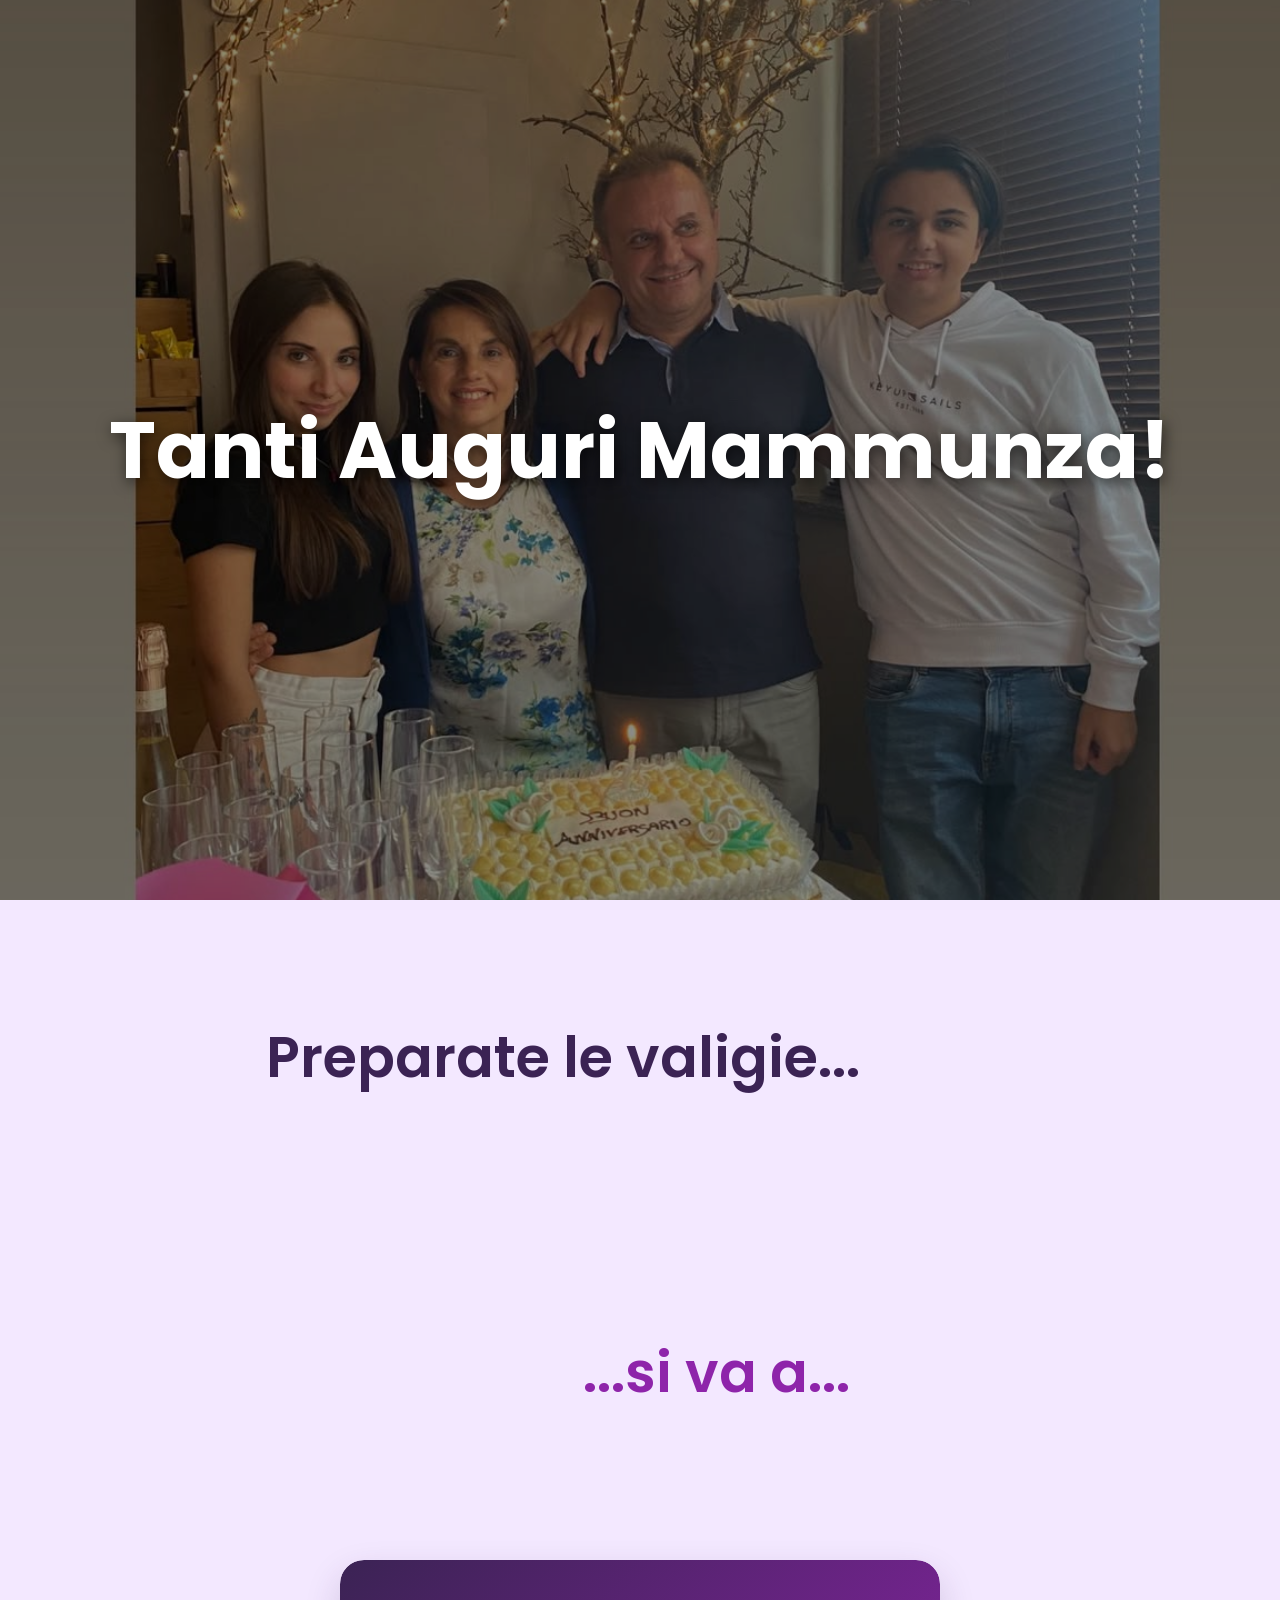
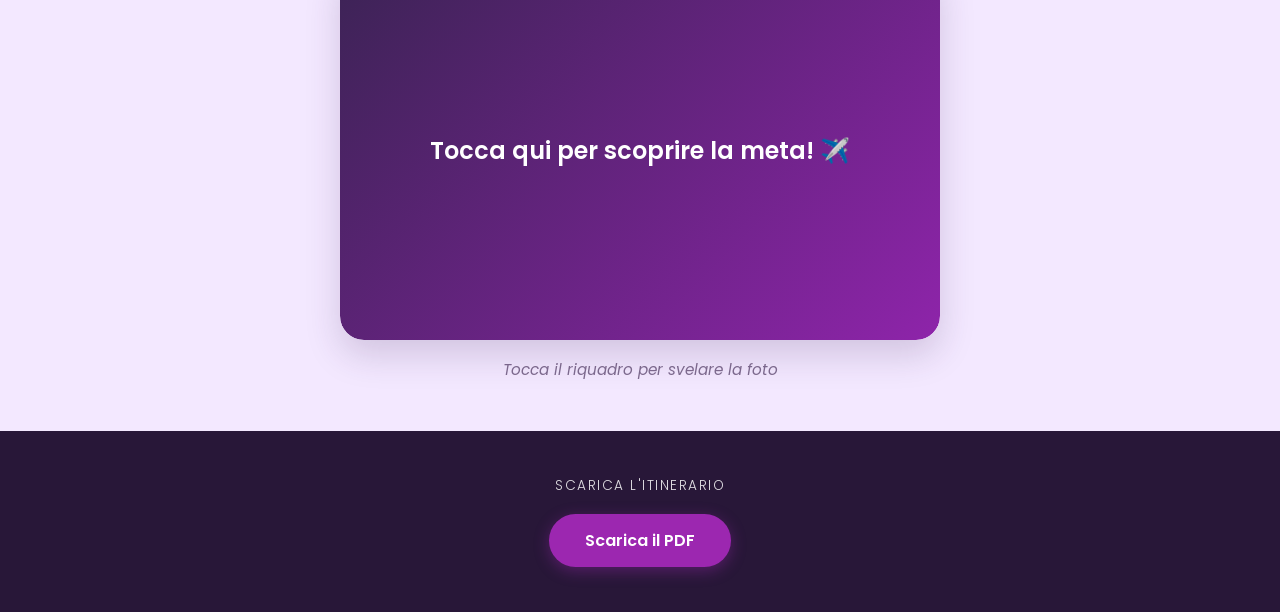
==== index.html @ 7b7fa5d3 "Add files via upload" ====
<!DOCTYPE html>
<html lang="it">
<head>
    <meta charset="UTF-8">
    <meta name="viewport" content="width=device-width, initial-scale=1.0, maximum-scale=1.0, user-scalable=no">
    <title>Sorpresa!</title>
    <!-- Font elegante da Google Fonts -->
    <link href="https://fonts.googleapis.com/css2?family=Poppins:wght@300;400;600;700&display=swap" rel="stylesheet">
    
    <style>
        /* RESET BASE E OTTIMIZZAZIONI TOUCH */
        * {
            margin: 0;
            padding: 0;
            box-sizing: border-box;
            font-family: 'Poppins', sans-serif;
            /* Rimuove l'alone azzurro al tocco su browser mobile */
            -webkit-tap-highlight-color: transparent;
        }

        html, body {
            width: 100%;
            overflow-x: hidden; /* Evita qualsiasi scorrimento orizzontale accidentale */
            background-color: #f3e8ff;
            color: #333;
        }

        /* HERO SECTION (PERFETTA PER MOBILE) */
        .hero {
            position: relative;
            min-height: 100vh;
            /* CORREZIONE 1: Usiamo svh (Small Viewport Height) per evitare i ricalcoli dovuti alla barra degli indirizzi */
            min-height: 100svh; 
            display: flex;
            align-items: center;
            justify-content: center;
            background-image: url('assets/sfondo.jpeg');
            background-size: cover;
            background-position: center;
            background-attachment: fixed;
        }

        /* Patina trasparente scura */
        .hero::before {
            content: '';
            position: absolute;
            top: 0; left: 0; right: 0; bottom: 0;
            background: rgba(0, 0, 0, 0.45);
            z-index: 1;
        }

        .hero h1 {
            position: relative;
            z-index: 2;
            color: #ffffff;
            font-size: clamp(2.5rem, 8vw, 5rem);
            font-weight: 700;
            text-shadow: 2px 4px 15px rgba(0,0,0,0.6);
            text-align: center;
            animation: fadeInDown 1.2s ease-out;
            padding: 0 20px;
            width: 100%;
        }

        /* SEZIONI TESTO CON SFONDO LILLA PASTELLO */
        .scroll-section {
            min-height: 35vh;
            display: flex;
            align-items: center;
            justify-content: center;
            padding: 40px 20px;
            position: relative;
            background-color: #f3e8ff;
        }

        /* Testo decentrato a Sinistra - Viola Scuro Elegante */
        .section-left h2 {
            font-size: clamp(1.8rem, 5vw, 3.5rem);
            font-weight: 600;
            color: #3b2354;
            text-align: center;
            margin-right: 12vw;
        }

        /* Testo decentrato a Destra - Viola Orchidea Vibrante */
        .section-right h2 {
            font-size: clamp(1.8rem, 5vw, 3.5rem);
            font-weight: 600;
            color: #8e24aa;
            text-align: center;
            margin-left: 12vw;
        }

        /* ANIMAZIONI DI ENTRATA A SCORRIMENTO */
        .hidden-left {
            opacity: 0;
            transform: translateX(-80px);
            transition: opacity 0.8s ease-out, transform 0.8s cubic-bezier(0.16, 1, 0.3, 1);
            will-change: opacity, transform;
        }

        .hidden-right {
            opacity: 0;
            transform: translateX(80px);
            transition: opacity 0.8s ease-out, transform 0.8s cubic-bezier(0.16, 1, 0.3, 1);
            will-change: opacity, transform;
        }

        .hidden-up {
            opacity: 0;
            transform: translateY(40px);
            transition: opacity 0.8s ease-out, transform 0.8s ease-out;
            will-change: opacity, transform;
        }

        /* Stato visibile attivato allo scroll */
        /* CORREZIONE 2: Aggiunto !important per impedire che il media query mobile lo sovrascriva */
        .show {
            opacity: 1 !important;
            transform: translateX(0) translateY(0) !important;
        }

        /* CONTENITORE RIQUADRO DESTINAZIONE */
        .reveal-container {
            min-height: 55vh;
            display: flex;
            flex-direction: column;
            align-items: center;
            justify-content: center;
            padding: 30px 20px 50px 20px;
            background-color: #f3e8ff;
        }

        .reveal-box {
            width: 100%;
            max-width: 600px;
            height: 380px;
            position: relative;
            border-radius: 24px;
            cursor: pointer;
            box-shadow: 0 15px 35px rgba(59, 35, 84, 0.18);
            overflow: hidden;
            transition: transform 0.25s ease, box-shadow 0.25s ease;
            user-select: none;
        }

        .reveal-box:active {
            transform: scale(0.98);
        }

        .reveal-cover, .reveal-content {
            position: absolute;
            top: 0; left: 0; width: 100%; height: 100%;
            border-radius: 24px;
            transition: opacity 0.8s ease;
        }

        .reveal-cover {
            background: linear-gradient(135deg, #3b2354, #8e24aa);
            color: white;
            display: flex;
            align-items: center;
            justify-content: center;
            font-size: 1.5rem;
            font-weight: 600;
            text-align: center;
            padding: 25px;
            z-index: 2;
        }

        .reveal-content {
            z-index: 1;
            opacity: 0;
            background-color: #fff;
        }

        .reveal-content img {
            width: 100%;
            height: 100%;
            object-fit: cover;
        }

        .revealed .reveal-cover {
            opacity: 0;
            pointer-events: none;
        }

        .revealed .reveal-content {
            opacity: 1;
        }

        .click-hint {
            font-size: 0.95rem;
            color: #7e6b8f;
            margin-top: 18px;
            font-style: italic;
            text-align: center;
        }

        /* FOOTER (ITINERARIO) */
        footer {
            background: #281738;
            color: white;
            text-align: center;
            padding: 45px 20px;
        }

        footer p {
            font-size: 0.85rem;
            font-weight: 300;
            margin-bottom: 18px;
            letter-spacing: 1.5px;
            text-transform: uppercase;
            opacity: 0.85;
        }

        .download-btn {
            display: inline-block;
            background: #9c27b0;
            color: white;
            text-decoration: none;
            padding: 14px 36px;
            border-radius: 30px;
            font-weight: 600;
            font-size: 1rem;
            transition: background 0.3s ease, transform 0.2s ease;
            box-shadow: 0 4px 15px rgba(156, 39, 176, 0.4);
        }

        .download-btn:active {
            transform: scale(0.96);
        }

        @keyframes fadeInDown {
            from { opacity: 0; transform: translateY(-25px); }
            to { opacity: 1; transform: translateY(0); }
        }

        /* SPECIFICHE MOBILE (SOTTO I 768px) */
        @media (max-width: 768px) {
            .hero {
                /* Risolve il problema del lag/zoom con sfondo fisso su Safari iOS */
                background-attachment: scroll;
            }

            .section-left h2, .section-right h2 {
                margin: 0; /* Centrato perfettamente negli schermi piccoli */
            }

            .hidden-left {
                transform: translateX(-40px); /* Movimento più contenuto per schermi stretti */
            }

            .hidden-right {
                transform: translateX(40px);
            }

            .reveal-box {
                height: 320px; /* Dimensione ideale per il display di qualsiasi smartphone */
            }

            .reveal-cover {
                font-size: 1.35rem;
            }
        }
    </style>
</head>
<body>

    <!-- Intestazione con foto di sfondo -->
    <header class="hero">
        <h1>Tanti Auguri Mammunza!</h1>
    </header>

    <!-- Prima scritta: Scivola da SINISTRA allo scorrimento -->
    <section class="scroll-section section-left">
        <h2 class="hidden-left">Preparate le valigie...</h2>
    </section>

    <!-- Seconda scritta: Scivola da DESTRA allo scorrimento -->
    <section class="scroll-section section-right">
        <h2 class="hidden-right">...si va a...</h2>
    </section>

    <!-- Riquadro destinazione -->
    <section class="reveal-container">
        <div class="hidden-up" style="width: 100%; display: flex; flex-direction: column; align-items: center;">
            <div class="reveal-box" id="magicBox">
                <div class="reveal-cover">
                    Tocca qui per scoprire la meta! ✈️
                </div>
                <div class="reveal-content">
                    <!-- IMMAGINE DESTINAZIONE -->
                    <img src="assets/destinazione.jpeg" alt="Foto della destinazione">
                </div>
            </div>
            <div class="click-hint">Tocca il riquadro per svelare la foto</div>
        </div>
    </section>

    <!-- Footer con scaricamento PDF -->
    <footer>
        <p>Scarica l'itinerario</p>
        <a href="il_tuo_itinerario.pdf" download class="download-btn">Scarica il PDF</a>
    </footer>

    <script>
        // Gestione del touch/click sul riquadro
        const box = document.getElementById('magicBox');
        box.addEventListener('click', () => {
            box.classList.add('revealed');
        });

        // Configurazione dell'Observer ottimizzata per schermi mobile
        const observerOptions = {
            threshold: 0.1,
            rootMargin: "0px 0px -50px 0px" // Innesco fluido e naturale durante lo scroll con il pollice
        };

        const observer = new IntersectionObserver((entries) => {
            entries.forEach((entry) => {
                if (entry.isIntersecting) {
                    entry.target.classList.add('show');
                }
            });
        }, observerOptions);

        // Applica l'observer agli elementi animati
        const animatedElements = document.querySelectorAll('.hidden-left, .hidden-right, .hidden-up');
        animatedElements.forEach((el) => observer.observe(el));
    </script>

</body>
</html>
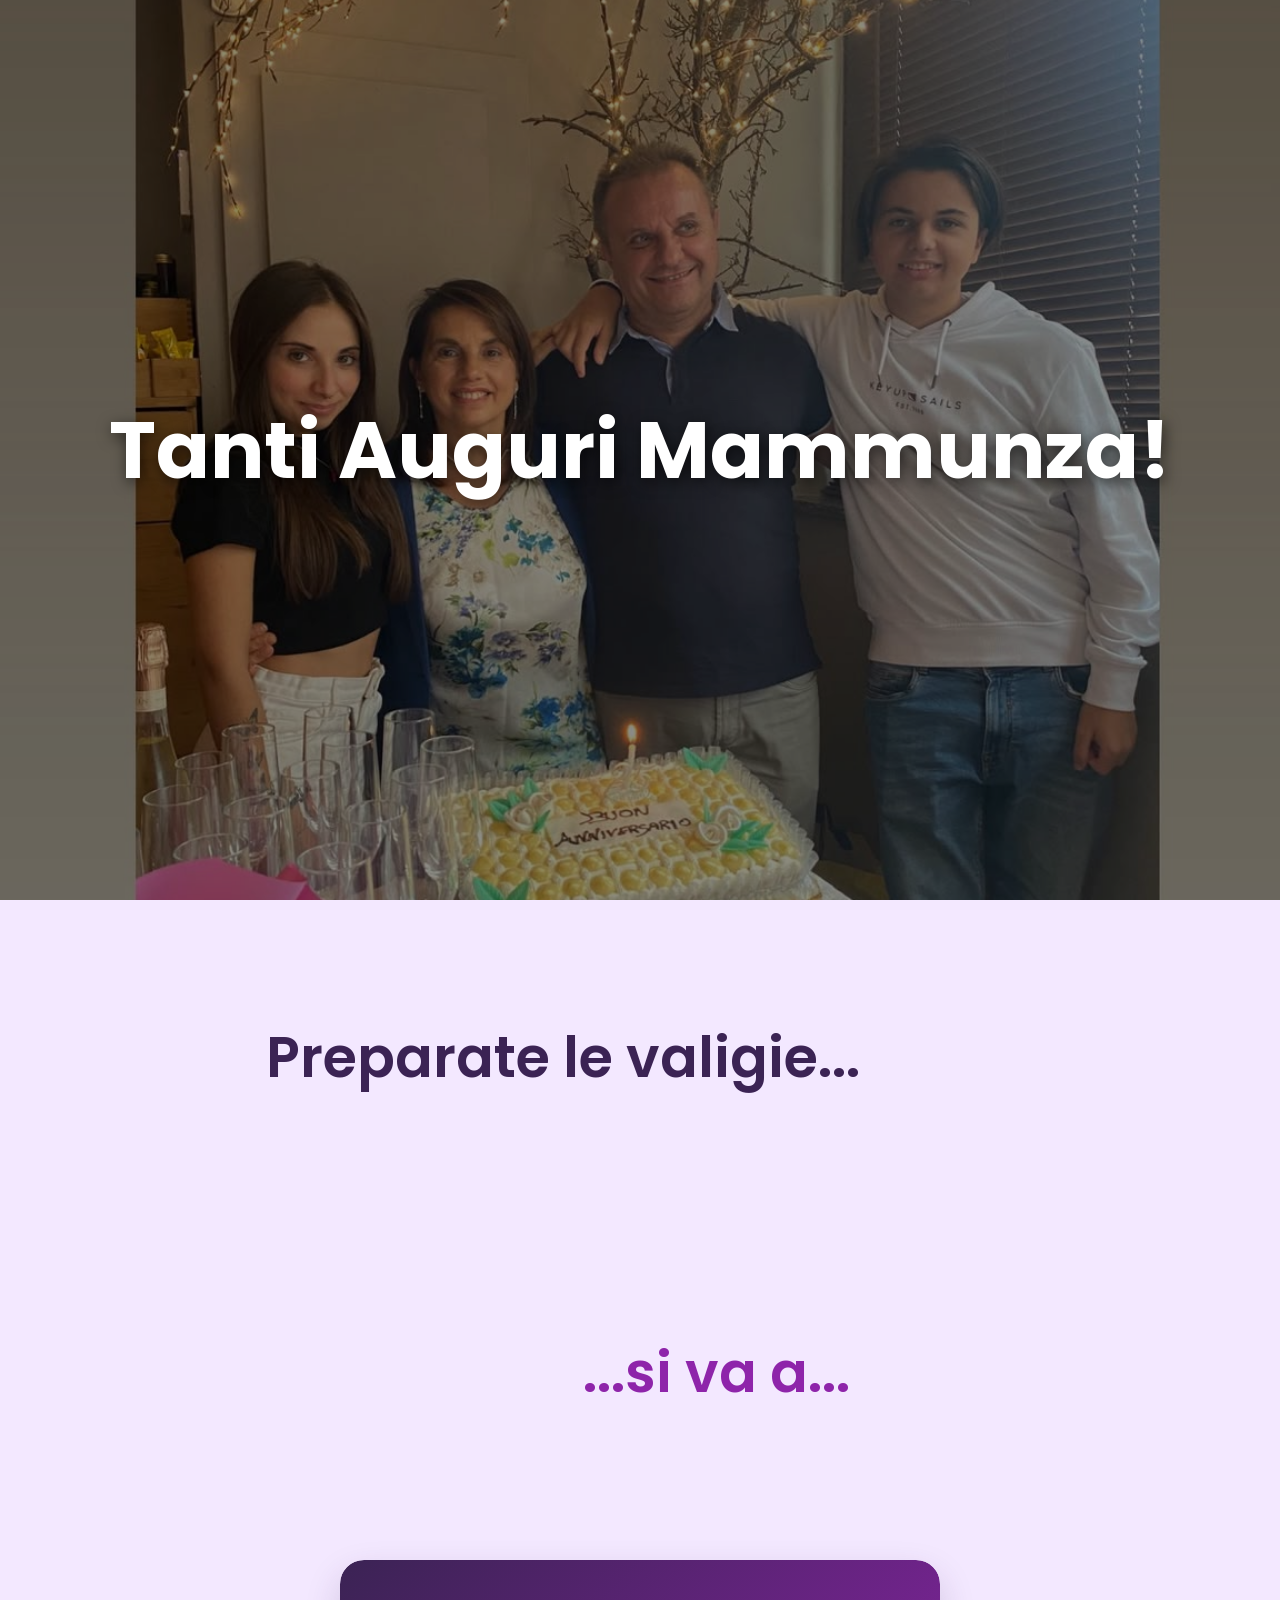
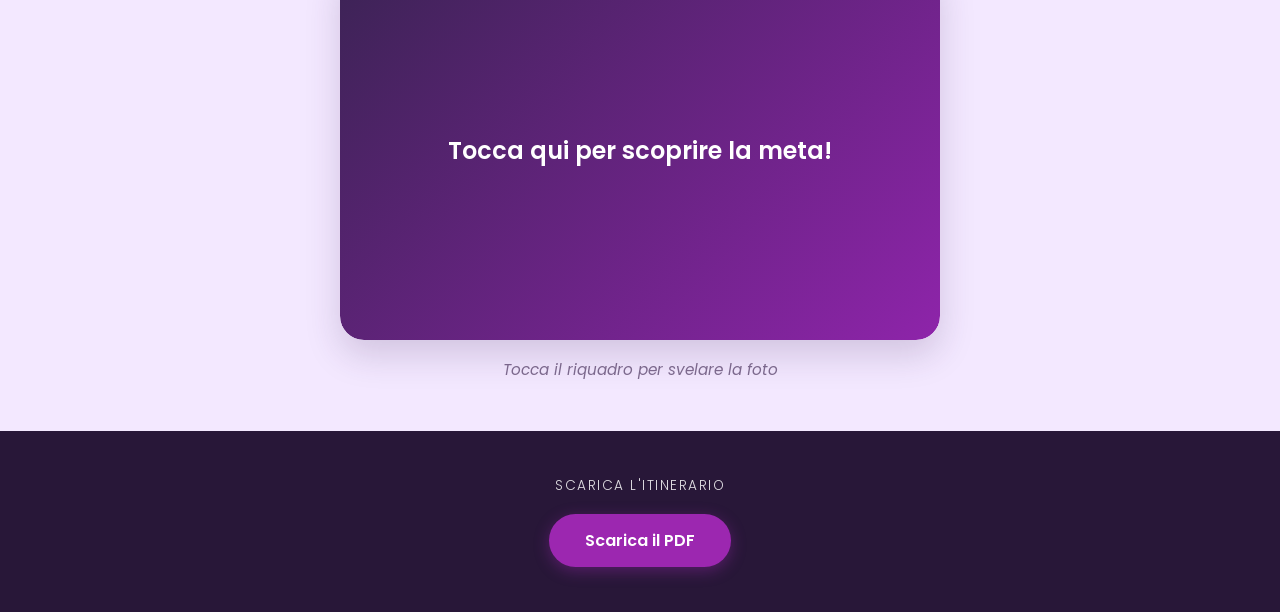
==== commit 82984454: "Update index.html" ====
--- a/index.html
+++ b/index.html
@@ -287,7 +287,7 @@
         <div class="hidden-up" style="width: 100%; display: flex; flex-direction: column; align-items: center;">
             <div class="reveal-box" id="magicBox">
                 <div class="reveal-cover">
-                    Tocca qui per scoprire la meta! ✈️
+                    Tocca qui per scoprire la meta!
                 </div>
                 <div class="reveal-content">
                     <!-- IMMAGINE DESTINAZIONE -->
@@ -331,4 +331,4 @@
     </script>
 
 </body>
-</html>+</html>
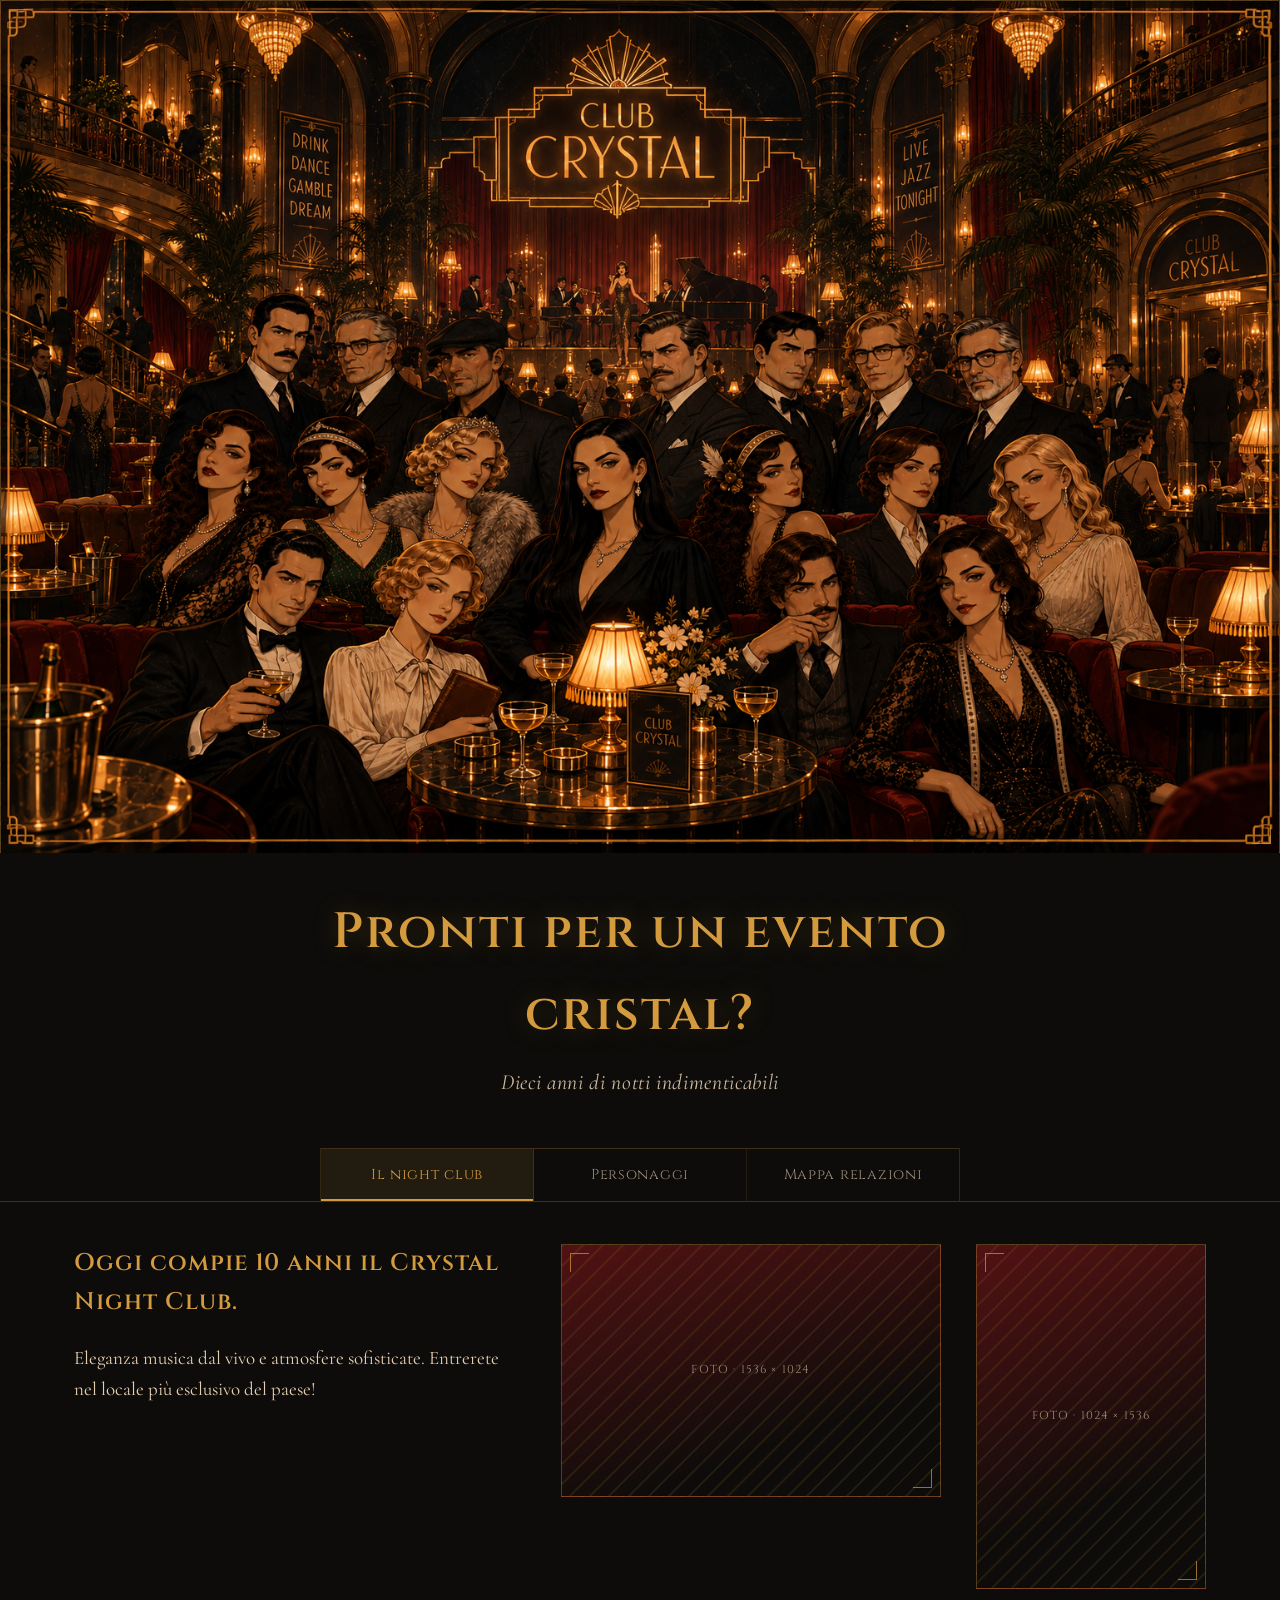
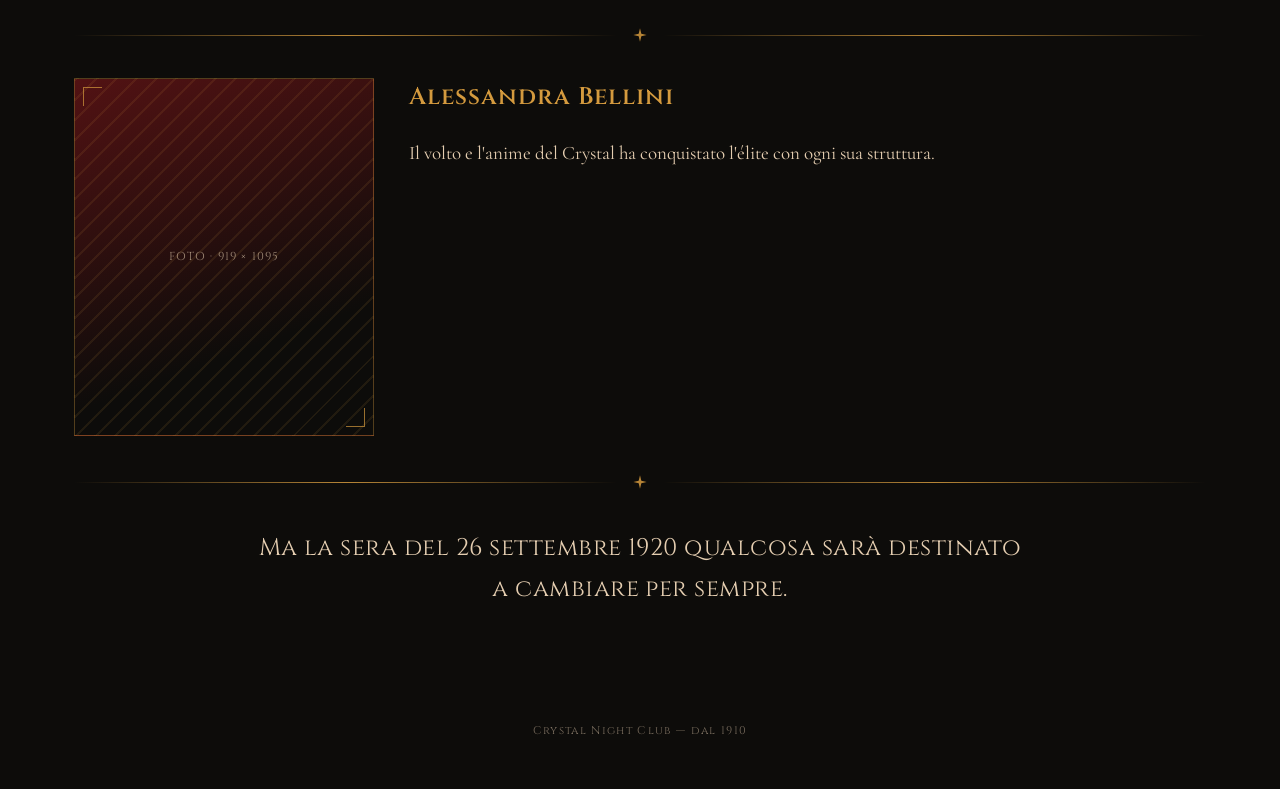
==== commit ab4fd030: "Rename crystal-night-club.html to index.html" ====
--- a/index.html
+++ b/index.html
@@ -1,334 +1,418 @@
-<!DOCTYPE html>
-<html lang="it">
-<head>
-    <meta charset="UTF-8">
-    <meta name="viewport" content="width=device-width, initial-scale=1.0, maximum-scale=1.0, user-scalable=no">
-    <title>Sorpresa!</title>
-    <!-- Font elegante da Google Fonts -->
-    <link href="https://fonts.googleapis.com/css2?family=Poppins:wght@300;400;600;700&display=swap" rel="stylesheet">
-    
-    <style>
-        /* RESET BASE E OTTIMIZZAZIONI TOUCH */
-        * {
-            margin: 0;
-            padding: 0;
-            box-sizing: border-box;
-            font-family: 'Poppins', sans-serif;
-            /* Rimuove l'alone azzurro al tocco su browser mobile */
-            -webkit-tap-highlight-color: transparent;
-        }
-
-        html, body {
-            width: 100%;
-            overflow-x: hidden; /* Evita qualsiasi scorrimento orizzontale accidentale */
-            background-color: #f3e8ff;
-            color: #333;
-        }
-
-        /* HERO SECTION (PERFETTA PER MOBILE) */
-        .hero {
-            position: relative;
-            min-height: 100vh;
-            /* CORREZIONE 1: Usiamo svh (Small Viewport Height) per evitare i ricalcoli dovuti alla barra degli indirizzi */
-            min-height: 100svh; 
-            display: flex;
-            align-items: center;
-            justify-content: center;
-            background-image: url('assets/sfondo.jpeg');
-            background-size: cover;
-            background-position: center;
-            background-attachment: fixed;
-        }
-
-        /* Patina trasparente scura */
-        .hero::before {
-            content: '';
-            position: absolute;
-            top: 0; left: 0; right: 0; bottom: 0;
-            background: rgba(0, 0, 0, 0.45);
-            z-index: 1;
-        }
-
-        .hero h1 {
-            position: relative;
-            z-index: 2;
-            color: #ffffff;
-            font-size: clamp(2.5rem, 8vw, 5rem);
-            font-weight: 700;
-            text-shadow: 2px 4px 15px rgba(0,0,0,0.6);
-            text-align: center;
-            animation: fadeInDown 1.2s ease-out;
-            padding: 0 20px;
-            width: 100%;
-        }
-
-        /* SEZIONI TESTO CON SFONDO LILLA PASTELLO */
-        .scroll-section {
-            min-height: 35vh;
-            display: flex;
-            align-items: center;
-            justify-content: center;
-            padding: 40px 20px;
-            position: relative;
-            background-color: #f3e8ff;
-        }
-
-        /* Testo decentrato a Sinistra - Viola Scuro Elegante */
-        .section-left h2 {
-            font-size: clamp(1.8rem, 5vw, 3.5rem);
-            font-weight: 600;
-            color: #3b2354;
-            text-align: center;
-            margin-right: 12vw;
-        }
-
-        /* Testo decentrato a Destra - Viola Orchidea Vibrante */
-        .section-right h2 {
-            font-size: clamp(1.8rem, 5vw, 3.5rem);
-            font-weight: 600;
-            color: #8e24aa;
-            text-align: center;
-            margin-left: 12vw;
-        }
-
-        /* ANIMAZIONI DI ENTRATA A SCORRIMENTO */
-        .hidden-left {
-            opacity: 0;
-            transform: translateX(-80px);
-            transition: opacity 0.8s ease-out, transform 0.8s cubic-bezier(0.16, 1, 0.3, 1);
-            will-change: opacity, transform;
-        }
-
-        .hidden-right {
-            opacity: 0;
-            transform: translateX(80px);
-            transition: opacity 0.8s ease-out, transform 0.8s cubic-bezier(0.16, 1, 0.3, 1);
-            will-change: opacity, transform;
-        }
-
-        .hidden-up {
-            opacity: 0;
-            transform: translateY(40px);
-            transition: opacity 0.8s ease-out, transform 0.8s ease-out;
-            will-change: opacity, transform;
-        }
-
-        /* Stato visibile attivato allo scroll */
-        /* CORREZIONE 2: Aggiunto !important per impedire che il media query mobile lo sovrascriva */
-        .show {
-            opacity: 1 !important;
-            transform: translateX(0) translateY(0) !important;
-        }
-
-        /* CONTENITORE RIQUADRO DESTINAZIONE */
-        .reveal-container {
-            min-height: 55vh;
-            display: flex;
-            flex-direction: column;
-            align-items: center;
-            justify-content: center;
-            padding: 30px 20px 50px 20px;
-            background-color: #f3e8ff;
-        }
-
-        .reveal-box {
-            width: 100%;
-            max-width: 600px;
-            height: 380px;
-            position: relative;
-            border-radius: 24px;
-            cursor: pointer;
-            box-shadow: 0 15px 35px rgba(59, 35, 84, 0.18);
-            overflow: hidden;
-            transition: transform 0.25s ease, box-shadow 0.25s ease;
-            user-select: none;
-        }
-
-        .reveal-box:active {
-            transform: scale(0.98);
-        }
-
-        .reveal-cover, .reveal-content {
-            position: absolute;
-            top: 0; left: 0; width: 100%; height: 100%;
-            border-radius: 24px;
-            transition: opacity 0.8s ease;
-        }
-
-        .reveal-cover {
-            background: linear-gradient(135deg, #3b2354, #8e24aa);
-            color: white;
-            display: flex;
-            align-items: center;
-            justify-content: center;
-            font-size: 1.5rem;
-            font-weight: 600;
-            text-align: center;
-            padding: 25px;
-            z-index: 2;
-        }
-
-        .reveal-content {
-            z-index: 1;
-            opacity: 0;
-            background-color: #fff;
-        }
-
-        .reveal-content img {
-            width: 100%;
-            height: 100%;
-            object-fit: cover;
-        }
-
-        .revealed .reveal-cover {
-            opacity: 0;
-            pointer-events: none;
-        }
-
-        .revealed .reveal-content {
-            opacity: 1;
-        }
-
-        .click-hint {
-            font-size: 0.95rem;
-            color: #7e6b8f;
-            margin-top: 18px;
-            font-style: italic;
-            text-align: center;
-        }
-
-        /* FOOTER (ITINERARIO) */
-        footer {
-            background: #281738;
-            color: white;
-            text-align: center;
-            padding: 45px 20px;
-        }
-
-        footer p {
-            font-size: 0.85rem;
-            font-weight: 300;
-            margin-bottom: 18px;
-            letter-spacing: 1.5px;
-            text-transform: uppercase;
-            opacity: 0.85;
-        }
-
-        .download-btn {
-            display: inline-block;
-            background: #9c27b0;
-            color: white;
-            text-decoration: none;
-            padding: 14px 36px;
-            border-radius: 30px;
-            font-weight: 600;
-            font-size: 1rem;
-            transition: background 0.3s ease, transform 0.2s ease;
-            box-shadow: 0 4px 15px rgba(156, 39, 176, 0.4);
-        }
-
-        .download-btn:active {
-            transform: scale(0.96);
-        }
-
-        @keyframes fadeInDown {
-            from { opacity: 0; transform: translateY(-25px); }
-            to { opacity: 1; transform: translateY(0); }
-        }
-
-        /* SPECIFICHE MOBILE (SOTTO I 768px) */
-        @media (max-width: 768px) {
-            .hero {
-                /* Risolve il problema del lag/zoom con sfondo fisso su Safari iOS */
-                background-attachment: scroll;
-            }
-
-            .section-left h2, .section-right h2 {
-                margin: 0; /* Centrato perfettamente negli schermi piccoli */
-            }
-
-            .hidden-left {
-                transform: translateX(-40px); /* Movimento più contenuto per schermi stretti */
-            }
-
-            .hidden-right {
-                transform: translateX(40px);
-            }
-
-            .reveal-box {
-                height: 320px; /* Dimensione ideale per il display di qualsiasi smartphone */
-            }
-
-            .reveal-cover {
-                font-size: 1.35rem;
-            }
-        }
-    </style>
-</head>
-<body>
-
-    <!-- Intestazione con foto di sfondo -->
-    <header class="hero">
-        <h1>Tanti Auguri Mammunza!</h1>
-    </header>
-
-    <!-- Prima scritta: Scivola da SINISTRA allo scorrimento -->
-    <section class="scroll-section section-left">
-        <h2 class="hidden-left">Preparate le valigie...</h2>
-    </section>
-
-    <!-- Seconda scritta: Scivola da DESTRA allo scorrimento -->
-    <section class="scroll-section section-right">
-        <h2 class="hidden-right">...si va a...</h2>
-    </section>
-
-    <!-- Riquadro destinazione -->
-    <section class="reveal-container">
-        <div class="hidden-up" style="width: 100%; display: flex; flex-direction: column; align-items: center;">
-            <div class="reveal-box" id="magicBox">
-                <div class="reveal-cover">
-                    Tocca qui per scoprire la meta!
-                </div>
-                <div class="reveal-content">
-                    <!-- IMMAGINE DESTINAZIONE -->
-                    <img src="assets/destinazione.jpeg" alt="Foto della destinazione">
-                </div>
-            </div>
-            <div class="click-hint">Tocca il riquadro per svelare la foto</div>
-        </div>
-    </section>
-
-    <!-- Footer con scaricamento PDF -->
-    <footer>
-        <p>Scarica l'itinerario</p>
-        <a href="il_tuo_itinerario.pdf" download class="download-btn">Scarica il PDF</a>
-    </footer>
-
-    <script>
-        // Gestione del touch/click sul riquadro
-        const box = document.getElementById('magicBox');
-        box.addEventListener('click', () => {
-            box.classList.add('revealed');
-        });
-
-        // Configurazione dell'Observer ottimizzata per schermi mobile
-        const observerOptions = {
-            threshold: 0.1,
-            rootMargin: "0px 0px -50px 0px" // Innesco fluido e naturale durante lo scroll con il pollice
-        };
-
-        const observer = new IntersectionObserver((entries) => {
-            entries.forEach((entry) => {
-                if (entry.isIntersecting) {
-                    entry.target.classList.add('show');
-                }
-            });
-        }, observerOptions);
-
-        // Applica l'observer agli elementi animati
-        const animatedElements = document.querySelectorAll('.hidden-left, .hidden-right, .hidden-up');
-        animatedElements.forEach((el) => observer.observe(el));
-    </script>
-
-</body>
-</html>
+<!DOCTYPE html>
+<html lang="it">
+<head>
+<meta charset="UTF-8">
+<meta name="viewport" content="width=device-width, initial-scale=1, viewport-fit=cover">
+<title>Crystal Night Club — Dieci anni di notti indimenticabili</title>
+<link rel="preconnect" href="https://fonts.googleapis.com">
+<link rel="preconnect" href="https://fonts.gstatic.com" crossorigin>
+<link href="https://fonts.googleapis.com/css2?family=Cinzel:wght@400;500;600;700&family=Cormorant+Garamond:ital,wght@0,400;0,500;0,600;1,400&display=swap" rel="stylesheet">
+<style>
+  :root{
+    --gold:#D49A3E;
+    --ink:#0D0C0A;
+    --wine:#521213;
+    --bronze:#99592A;
+    --pine:#1A3326;
+    --cream:#E5CEB1;
+    color-scheme: dark;
+  }
+
+  *{box-sizing:border-box;}
+  html{
+    scroll-padding-top:env(safe-area-inset-top,0px);
+    -webkit-text-size-adjust:100%;
+    text-size-adjust:100%;
+  }
+  body{
+    margin:0;
+    background:var(--ink);
+    color:var(--cream);
+    font-family:"Cormorant Garamond", serif;
+    font-size:clamp(17px, 4.2vw, 19px);
+    line-height:1.65;
+    padding-top:env(safe-area-inset-top,0px);
+    padding-bottom:env(safe-area-inset-bottom,0px);
+    -webkit-font-smoothing:antialiased;
+  }
+  img{max-width:100%;display:block;}
+  a{color:inherit;}
+
+  h1,h2,h3,.deco-label{
+    font-family:"Cinzel", serif;
+    font-weight:600;
+    letter-spacing:.04em;
+    margin:0;
+  }
+
+  /* ---------- ornamento decò ---------- */
+  .divider{
+    display:flex;
+    align-items:center;
+    gap:14px;
+    color:var(--gold);
+    margin:1.8rem 0;
+    opacity:.85;
+  }
+  .divider::before,.divider::after{
+    content:"";
+    flex:1;
+    height:1px;
+    background:linear-gradient(90deg, transparent, currentColor, transparent);
+  }
+  .divider svg{width:16px;height:16px;flex:none;}
+  @media (min-width:700px){
+    .divider{margin:2.2rem 0;}
+  }
+
+  /* ---------- placeholder immagini ---------- */
+  /* Sostituisci ogni .ph con <img src="tuafoto.jpg" alt="..."> mantenendo la classe
+     sul contenitore (.ph-box / .card-face) per conservare proporzioni e ritaglio. */
+  .ph{
+    position:relative;
+    width:100%;
+    height:100%;
+    background:
+      repeating-linear-gradient(135deg, rgba(212,154,62,.10) 0 2px, transparent 2px 14px),
+      linear-gradient(160deg, var(--wine), var(--ink) 72%);
+    border:1px solid rgba(212,154,62,.35);
+    display:flex;
+    align-items:center;
+    justify-content:center;
+    text-align:center;
+    color:rgba(229,206,177,.65);
+  }
+  .ph-box{width:100%;}
+  .ph span{
+    font-family:"Cinzel", serif;
+    font-size:.72rem;
+    letter-spacing:.1em;
+    line-height:1.6;
+    padding:0 .6rem;
+  }
+  .ph::before,.ph::after{
+    content:"";
+    position:absolute;
+    width:18px;height:18px;
+    border:1px solid var(--gold);
+    opacity:.7;
+  }
+  .ph::before{top:8px;left:8px;border-right:none;border-bottom:none;}
+  .ph::after{bottom:8px;right:8px;border-left:none;border-top:none;}
+  /* quando le foto vere sostituiranno i placeholder, riempiono la stessa proporzione */
+  .ph-box img,.card-face img{width:100%;height:100%;object-fit:cover;display:block;}
+
+  /* ================= HEADER (scorre via con la pagina, non è fissato) ================= */
+  header.hero{
+    background:var(--ink);
+    border-bottom:1px solid rgba(212,154,62,.25);
+  }
+  .hero-image{
+    width:100%;
+    max-width:1536px;
+    margin:0 auto;
+    aspect-ratio:1536/1024;
+  }
+  .hero-text{
+    max-width:880px;
+    margin:0 auto;
+    padding:1.5rem 1.25rem 1.15rem;
+    text-align:center;
+  }
+  .hero-text h1{
+    font-size:clamp(1.7rem, 6.5vw, 3.1rem);
+    color:var(--gold);
+    text-shadow:0 0 26px rgba(212,154,62,.25);
+  }
+  .hero-text p.sub{
+    margin-top:.6rem;
+    font-family:"Cormorant Garamond", serif;
+    font-style:italic;
+    font-size:clamp(1rem, 3.6vw, 1.35rem);
+    color:var(--cream);
+    letter-spacing:.03em;
+    opacity:.9;
+  }
+  @media (min-width:700px){
+    .hero-text{padding:2.4rem 1.5rem 1.6rem;}
+  }
+
+  /* barra di navigazione — pensata come controllo a schede toccabile */
+  nav.tabs{
+    display:flex;
+    border-top:1px solid rgba(212,154,62,.25);
+  }
+  nav.tabs button{
+    flex:1;
+    background:none;
+    border:none;
+    border-right:1px solid rgba(212,154,62,.18);
+    color:var(--cream);
+    font-family:"Cinzel", serif;
+    font-size:.78rem;
+    letter-spacing:.05em;
+    line-height:1.3;
+    padding:.95rem .3rem;
+    min-height:48px;
+    cursor:pointer;
+    opacity:.65;
+    transition:opacity .2s ease, background-color .2s ease, color .2s ease;
+    -webkit-tap-highlight-color:transparent;
+    touch-action:manipulation;
+  }
+  nav.tabs button:last-child{border-right:none;}
+  nav.tabs button:hover{opacity:1;}
+  nav.tabs button[aria-selected="true"]{
+    color:var(--gold);
+    opacity:1;
+    background:rgba(212,154,62,.10);
+    box-shadow:inset 0 -2px 0 var(--gold);
+  }
+  nav.tabs button:focus-visible{outline:2px solid var(--gold);outline-offset:-3px;}
+  @media (min-width:640px){
+    nav.tabs{
+      max-width:640px;
+      margin:0 auto;
+      border-left:1px solid rgba(212,154,62,.18);
+      border-right:1px solid rgba(212,154,62,.18);
+    }
+    nav.tabs button{font-size:.9rem;padding:1.05rem .5rem;}
+  }
+
+  /* ================= "pagine" a finestra ================= */
+  main{max-width:1180px;margin:0 auto;padding:1.9rem 1.15rem 3.5rem;}
+  .page{display:none;animation:fade .5s ease;}
+  .page.active{display:block;}
+  @keyframes fade{from{opacity:0;transform:translateY(6px);}to{opacity:1;transform:translateY(0);}}
+  @media (prefers-reduced-motion: reduce){
+    .page{animation:none;}
+  }
+  @media (min-width:700px){
+    main{padding:2.6rem 1.5rem 5rem;}
+  }
+
+  /* ---------- Il night club ---------- */
+  .article-row{
+    display:flex;
+    flex-direction:column;
+    gap:1.3rem;
+    margin-bottom:2rem;
+  }
+  .article-row h2{font-size:1.35rem;color:var(--gold);margin-bottom:.8rem;}
+  .article-row .col-text p{max-width:64ch;}
+
+  .img-wide{width:100%;aspect-ratio:1536/1024;}
+  .img-tall{width:100%;aspect-ratio:1024/1536;}
+  .img-portrait{width:100%;aspect-ratio:919/1095;}
+
+  .closing-line{
+    text-align:center;
+    font-family:"Cinzel", serif;
+    font-size:clamp(1.1rem,4.4vw,1.5rem);
+    color:var(--cream);
+    letter-spacing:.02em;
+    line-height:1.7;
+    max-width:56ch;
+    margin:0 auto;
+    padding-top:.2rem;
+  }
+
+  @media (min-width:700px){
+    .article-row{
+      flex-direction:row;
+      align-items:flex-start;
+      gap:2.2rem;
+      margin-bottom:2.4rem;
+    }
+    .article-row h2{font-size:1.5rem;}
+    .article-row .col-text{flex:1 1 320px;min-width:280px;}
+    .img-wide{max-width:380px;flex:1 1 320px;}
+    .img-tall{max-width:230px;flex:0 1 230px;}
+    .img-portrait{max-width:300px;flex:0 1 300px;}
+  }
+
+  /* ---------- Personaggi ---------- */
+  .cards-grid{
+    display:grid;
+    grid-template-columns:repeat(2, 1fr);
+    gap:.85rem;
+  }
+  .card{
+    aspect-ratio:1085/1450;
+    perspective:1200px;
+    cursor:pointer;
+    touch-action:manipulation;
+    -webkit-tap-highlight-color:transparent;
+  }
+  .card-inner{
+    position:relative;
+    width:100%;height:100%;
+    transition:transform .7s cubic-bezier(.4,.2,.2,1);
+    transform-style:preserve-3d;
+  }
+  .card.flipped .card-inner{transform:rotateY(180deg);}
+  .card-face{
+    position:absolute;inset:0;
+    backface-visibility:hidden;
+    overflow:hidden;
+  }
+  .card-face .ph{border-width:1px;}
+  .card-face .ph span{font-size:.62rem;}
+  .card-back{transform:rotateY(180deg);}
+  .card:focus-visible{outline:2px solid var(--gold);outline-offset:3px;}
+  @media (min-width:480px){
+    .cards-grid{grid-template-columns:repeat(3, 1fr);gap:1.1rem;}
+  }
+  @media (min-width:700px){
+    .cards-grid{grid-template-columns:repeat(auto-fill, minmax(150px, 1fr));gap:1.6rem;}
+    .card-face .ph span{font-size:.72rem;}
+  }
+
+  /* ---------- Mappa relazioni ---------- */
+  /* .map-inner porta il layout: la visibilità della pagina resta governata
+     solo da .page / .page.active, così non entra mai in conflitto con essa. */
+  .map-inner{
+    display:flex;
+    min-height:70vh;
+    min-height:70dvh;
+  }
+  .map-link{
+    flex:1;
+    display:block;
+    width:100%;
+  }
+  .map-link .ph span{font-size:.8rem;}
+
+  footer{
+    text-align:center;
+    padding:2rem 1rem 3rem;
+    font-family:"Cinzel", serif;
+    font-size:.7rem;
+    letter-spacing:.12em;
+    color:rgba(229,206,177,.5);
+  }
+</style>
+</head>
+<body>
+
+<header class="hero">
+  <div class="hero-image">
+    <!-- Sostituisci con la foto principale dell'evento -->
+    <div class="ph"><img src="assets\FOTO DI GRUPPO COMPLETA.png" alt=""></div>
+  </div>
+
+  <div class="hero-text">
+    <h1>Pronti per un evento cristal?</h1>
+    <p class="sub">Dieci anni di notti indimenticabili</p>
+  </div>
+
+  <nav class="tabs" role="tablist" aria-label="Sezioni del sito">
+    <button role="tab" aria-selected="true" data-target="nightclub">Il night club</button>
+    <button role="tab" aria-selected="false" data-target="personaggi">Personaggi</button>
+    <button role="tab" aria-selected="false" data-target="mappa">Mappa relazioni</button>
+  </nav>
+</header>
+
+<main>
+
+  <!-- ============== PAGINA 1 — IL NIGHT CLUB ============== -->
+  <section id="nightclub" class="page active" role="tabpanel">
+
+    <div class="article-row">
+      <div class="col-text">
+        <h2>Oggi compie 10 anni il Crystal Night Club.</h2>
+        <p>Eleganza musica dal vivo e atmosfere sofisticate. Entrerete nel locale più esclusivo del paese!</p>
+      </div>
+      <div class="img-wide ph-box">
+        <!-- Foto orizzontale 1536 × 1024 -->
+        <div class="ph"><span>FOTO · 1536 × 1024</span></div>
+      </div>
+      <div class="img-tall ph-box">
+        <!-- Foto verticale 1024 × 1536 -->
+        <div class="ph"><span>FOTO · 1024 × 1536</span></div>
+      </div>
+    </div>
+
+    <div class="divider" aria-hidden="true">
+      <svg viewBox="0 0 24 24"><path fill="currentColor" d="M12 2 L14 10 L22 12 L14 14 L12 22 L10 14 L2 12 L10 10 Z"/></svg>
+    </div>
+
+    <div class="article-row">
+      <div class="img-portrait ph-box">
+        <!-- Foto 919 × 1095 -->
+        <div class="ph"><span>FOTO · 919 × 1095</span></div>
+      </div>
+      <div class="col-text">
+        <h2>Alessandra Bellini</h2>
+        <p>Il volto e l'anime del Crystal ha conquistato l'élite con ogni sua struttura.</p>
+      </div>
+    </div>
+
+    <div class="divider" aria-hidden="true">
+      <svg viewBox="0 0 24 24"><path fill="currentColor" d="M12 2 L14 10 L22 12 L14 14 L12 22 L10 14 L2 12 L10 10 Z"/></svg>
+    </div>
+
+    <p class="closing-line">Ma la sera del 26 settembre 1920 qualcosa sarà destinato a cambiare per sempre.</p>
+
+  </section>
+
+  <!-- ============== PAGINA 2 — PERSONAGGI ============== -->
+  <section id="personaggi" class="page" role="tabpanel">
+    <div class="cards-grid" id="cardsGrid"></div>
+  </section>
+
+  <!-- ============== PAGINA 3 — MAPPA RELAZIONI ============== -->
+  <section id="mappa" class="page" role="tabpanel">
+    <div class="map-inner">
+      <a class="map-link ph-box" href="#" onclick="return false;">
+        <!-- Sostituisci con l'immagine della mappa delle relazioni -->
+        <div class="ph"><span>MAPPA DELLE RELAZIONI<br>collega qui l'immagine</span></div>
+      </a>
+    </div>
+  </section>
+
+</main>
+
+<footer>Crystal Night Club — dal 1910</footer>
+
+<script>
+  // --- navigazione a "pagine" ---
+  const tabs = document.querySelectorAll('nav.tabs button');
+  const pages = document.querySelectorAll('.page');
+  tabs.forEach(tab=>{
+    tab.addEventListener('click', ()=>{
+      tabs.forEach(t=>t.setAttribute('aria-selected','false'));
+      tab.setAttribute('aria-selected','true');
+      pages.forEach(p=>p.classList.remove('active'));
+      document.getElementById(tab.dataset.target).classList.add('active');
+    });
+  });
+
+  // --- genera le 18 carte "Personaggi" ---
+  const grid = document.getElementById('cardsGrid');
+  for(let i=1;i<=18;i++){
+    const card = document.createElement('div');
+    card.className='card';
+    card.tabIndex=0;
+    card.setAttribute('role','button');
+    card.setAttribute('aria-label','Personaggio '+i+', tocca per scoprire');
+    card.innerHTML = `
+      <div class="card-inner">
+        <div class="card-face card-front ph-box">
+          <div class="ph"><span>PERSONAGGIO ${i}<br>1085 × 1450</span></div>
+        </div>
+        <div class="card-face card-back ph-box">
+          <div class="ph"><span>RETRO ${i}<br>1085 × 1450</span></div>
+        </div>
+      </div>`;
+    const flip = ()=>card.classList.toggle('flipped');
+    card.addEventListener('click', flip);
+    card.addEventListener('keydown', e=>{
+      if(e.key==='Enter' || e.key===' '){e.preventDefault();flip();}
+    });
+    grid.appendChild(card);
+  }
+</script>
+
+</body>
+</html>
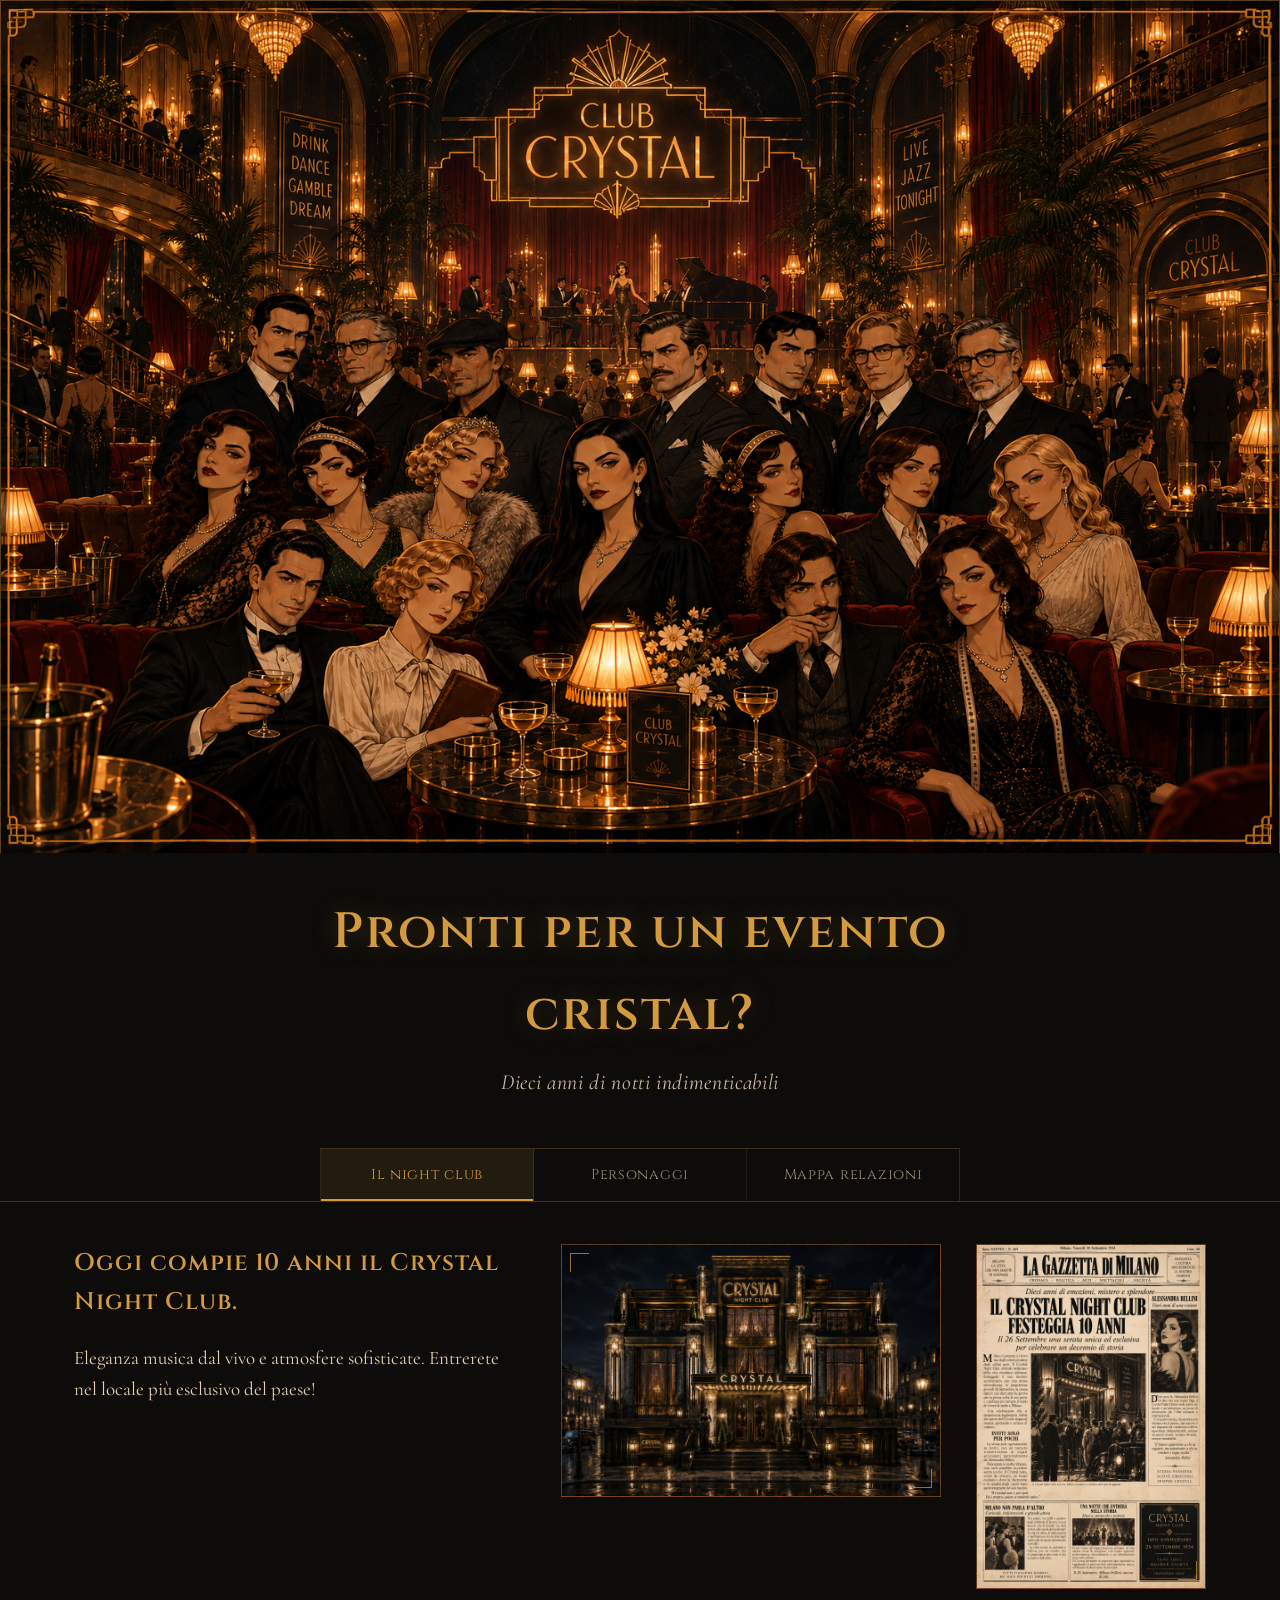
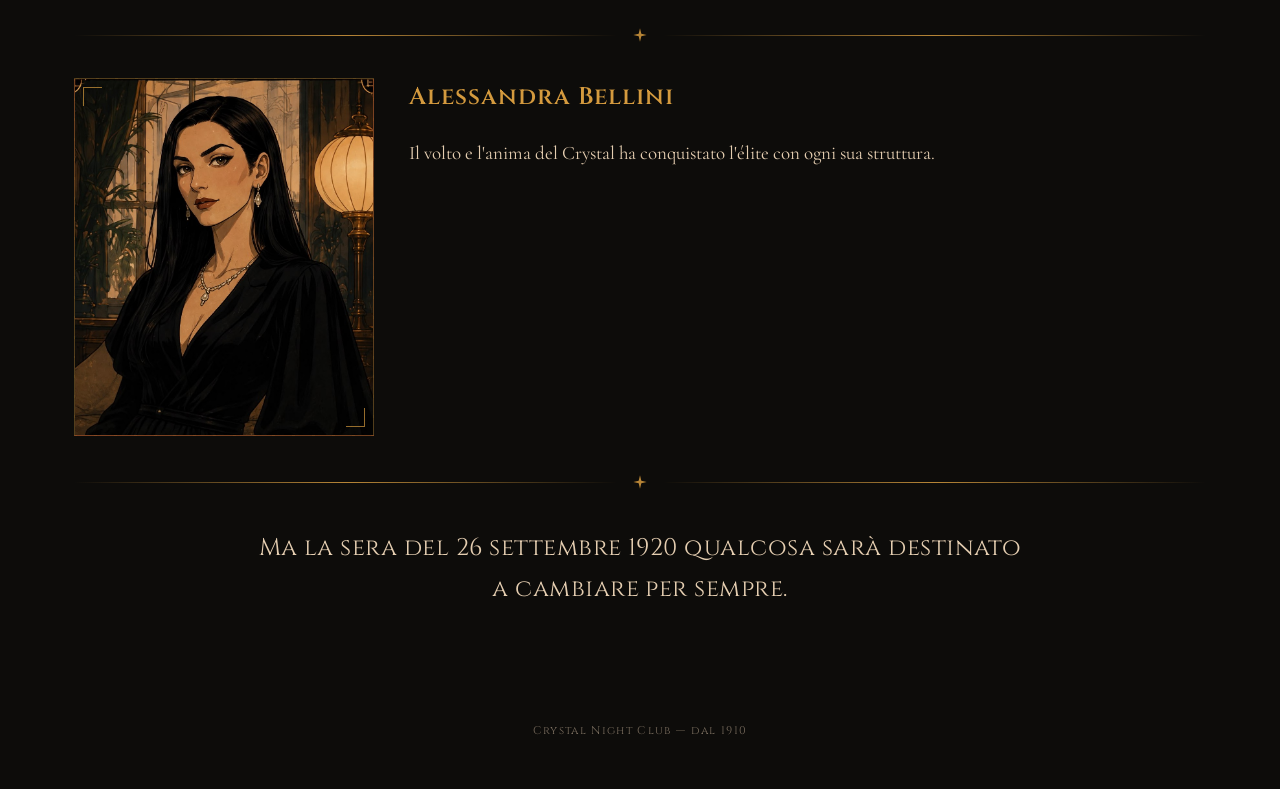
==== commit ef79288b: "Add files via upload" ====
--- a/index.html
+++ b/index.html
@@ -7,291 +7,7 @@
 <link rel="preconnect" href="https://fonts.googleapis.com">
 <link rel="preconnect" href="https://fonts.gstatic.com" crossorigin>
 <link href="https://fonts.googleapis.com/css2?family=Cinzel:wght@400;500;600;700&family=Cormorant+Garamond:ital,wght@0,400;0,500;0,600;1,400&display=swap" rel="stylesheet">
-<style>
-  :root{
-    --gold:#D49A3E;
-    --ink:#0D0C0A;
-    --wine:#521213;
-    --bronze:#99592A;
-    --pine:#1A3326;
-    --cream:#E5CEB1;
-    color-scheme: dark;
-  }
-
-  *{box-sizing:border-box;}
-  html{
-    scroll-padding-top:env(safe-area-inset-top,0px);
-    -webkit-text-size-adjust:100%;
-    text-size-adjust:100%;
-  }
-  body{
-    margin:0;
-    background:var(--ink);
-    color:var(--cream);
-    font-family:"Cormorant Garamond", serif;
-    font-size:clamp(17px, 4.2vw, 19px);
-    line-height:1.65;
-    padding-top:env(safe-area-inset-top,0px);
-    padding-bottom:env(safe-area-inset-bottom,0px);
-    -webkit-font-smoothing:antialiased;
-  }
-  img{max-width:100%;display:block;}
-  a{color:inherit;}
-
-  h1,h2,h3,.deco-label{
-    font-family:"Cinzel", serif;
-    font-weight:600;
-    letter-spacing:.04em;
-    margin:0;
-  }
-
-  /* ---------- ornamento decò ---------- */
-  .divider{
-    display:flex;
-    align-items:center;
-    gap:14px;
-    color:var(--gold);
-    margin:1.8rem 0;
-    opacity:.85;
-  }
-  .divider::before,.divider::after{
-    content:"";
-    flex:1;
-    height:1px;
-    background:linear-gradient(90deg, transparent, currentColor, transparent);
-  }
-  .divider svg{width:16px;height:16px;flex:none;}
-  @media (min-width:700px){
-    .divider{margin:2.2rem 0;}
-  }
-
-  /* ---------- placeholder immagini ---------- */
-  /* Sostituisci ogni .ph con <img src="tuafoto.jpg" alt="..."> mantenendo la classe
-     sul contenitore (.ph-box / .card-face) per conservare proporzioni e ritaglio. */
-  .ph{
-    position:relative;
-    width:100%;
-    height:100%;
-    background:
-      repeating-linear-gradient(135deg, rgba(212,154,62,.10) 0 2px, transparent 2px 14px),
-      linear-gradient(160deg, var(--wine), var(--ink) 72%);
-    border:1px solid rgba(212,154,62,.35);
-    display:flex;
-    align-items:center;
-    justify-content:center;
-    text-align:center;
-    color:rgba(229,206,177,.65);
-  }
-  .ph-box{width:100%;}
-  .ph span{
-    font-family:"Cinzel", serif;
-    font-size:.72rem;
-    letter-spacing:.1em;
-    line-height:1.6;
-    padding:0 .6rem;
-  }
-  .ph::before,.ph::after{
-    content:"";
-    position:absolute;
-    width:18px;height:18px;
-    border:1px solid var(--gold);
-    opacity:.7;
-  }
-  .ph::before{top:8px;left:8px;border-right:none;border-bottom:none;}
-  .ph::after{bottom:8px;right:8px;border-left:none;border-top:none;}
-  /* quando le foto vere sostituiranno i placeholder, riempiono la stessa proporzione */
-  .ph-box img,.card-face img{width:100%;height:100%;object-fit:cover;display:block;}
-
-  /* ================= HEADER (scorre via con la pagina, non è fissato) ================= */
-  header.hero{
-    background:var(--ink);
-    border-bottom:1px solid rgba(212,154,62,.25);
-  }
-  .hero-image{
-    width:100%;
-    max-width:1536px;
-    margin:0 auto;
-    aspect-ratio:1536/1024;
-  }
-  .hero-text{
-    max-width:880px;
-    margin:0 auto;
-    padding:1.5rem 1.25rem 1.15rem;
-    text-align:center;
-  }
-  .hero-text h1{
-    font-size:clamp(1.7rem, 6.5vw, 3.1rem);
-    color:var(--gold);
-    text-shadow:0 0 26px rgba(212,154,62,.25);
-  }
-  .hero-text p.sub{
-    margin-top:.6rem;
-    font-family:"Cormorant Garamond", serif;
-    font-style:italic;
-    font-size:clamp(1rem, 3.6vw, 1.35rem);
-    color:var(--cream);
-    letter-spacing:.03em;
-    opacity:.9;
-  }
-  @media (min-width:700px){
-    .hero-text{padding:2.4rem 1.5rem 1.6rem;}
-  }
-
-  /* barra di navigazione — pensata come controllo a schede toccabile */
-  nav.tabs{
-    display:flex;
-    border-top:1px solid rgba(212,154,62,.25);
-  }
-  nav.tabs button{
-    flex:1;
-    background:none;
-    border:none;
-    border-right:1px solid rgba(212,154,62,.18);
-    color:var(--cream);
-    font-family:"Cinzel", serif;
-    font-size:.78rem;
-    letter-spacing:.05em;
-    line-height:1.3;
-    padding:.95rem .3rem;
-    min-height:48px;
-    cursor:pointer;
-    opacity:.65;
-    transition:opacity .2s ease, background-color .2s ease, color .2s ease;
-    -webkit-tap-highlight-color:transparent;
-    touch-action:manipulation;
-  }
-  nav.tabs button:last-child{border-right:none;}
-  nav.tabs button:hover{opacity:1;}
-  nav.tabs button[aria-selected="true"]{
-    color:var(--gold);
-    opacity:1;
-    background:rgba(212,154,62,.10);
-    box-shadow:inset 0 -2px 0 var(--gold);
-  }
-  nav.tabs button:focus-visible{outline:2px solid var(--gold);outline-offset:-3px;}
-  @media (min-width:640px){
-    nav.tabs{
-      max-width:640px;
-      margin:0 auto;
-      border-left:1px solid rgba(212,154,62,.18);
-      border-right:1px solid rgba(212,154,62,.18);
-    }
-    nav.tabs button{font-size:.9rem;padding:1.05rem .5rem;}
-  }
-
-  /* ================= "pagine" a finestra ================= */
-  main{max-width:1180px;margin:0 auto;padding:1.9rem 1.15rem 3.5rem;}
-  .page{display:none;animation:fade .5s ease;}
-  .page.active{display:block;}
-  @keyframes fade{from{opacity:0;transform:translateY(6px);}to{opacity:1;transform:translateY(0);}}
-  @media (prefers-reduced-motion: reduce){
-    .page{animation:none;}
-  }
-  @media (min-width:700px){
-    main{padding:2.6rem 1.5rem 5rem;}
-  }
-
-  /* ---------- Il night club ---------- */
-  .article-row{
-    display:flex;
-    flex-direction:column;
-    gap:1.3rem;
-    margin-bottom:2rem;
-  }
-  .article-row h2{font-size:1.35rem;color:var(--gold);margin-bottom:.8rem;}
-  .article-row .col-text p{max-width:64ch;}
-
-  .img-wide{width:100%;aspect-ratio:1536/1024;}
-  .img-tall{width:100%;aspect-ratio:1024/1536;}
-  .img-portrait{width:100%;aspect-ratio:919/1095;}
-
-  .closing-line{
-    text-align:center;
-    font-family:"Cinzel", serif;
-    font-size:clamp(1.1rem,4.4vw,1.5rem);
-    color:var(--cream);
-    letter-spacing:.02em;
-    line-height:1.7;
-    max-width:56ch;
-    margin:0 auto;
-    padding-top:.2rem;
-  }
-
-  @media (min-width:700px){
-    .article-row{
-      flex-direction:row;
-      align-items:flex-start;
-      gap:2.2rem;
-      margin-bottom:2.4rem;
-    }
-    .article-row h2{font-size:1.5rem;}
-    .article-row .col-text{flex:1 1 320px;min-width:280px;}
-    .img-wide{max-width:380px;flex:1 1 320px;}
-    .img-tall{max-width:230px;flex:0 1 230px;}
-    .img-portrait{max-width:300px;flex:0 1 300px;}
-  }
-
-  /* ---------- Personaggi ---------- */
-  .cards-grid{
-    display:grid;
-    grid-template-columns:repeat(2, 1fr);
-    gap:.85rem;
-  }
-  .card{
-    aspect-ratio:1085/1450;
-    perspective:1200px;
-    cursor:pointer;
-    touch-action:manipulation;
-    -webkit-tap-highlight-color:transparent;
-  }
-  .card-inner{
-    position:relative;
-    width:100%;height:100%;
-    transition:transform .7s cubic-bezier(.4,.2,.2,1);
-    transform-style:preserve-3d;
-  }
-  .card.flipped .card-inner{transform:rotateY(180deg);}
-  .card-face{
-    position:absolute;inset:0;
-    backface-visibility:hidden;
-    overflow:hidden;
-  }
-  .card-face .ph{border-width:1px;}
-  .card-face .ph span{font-size:.62rem;}
-  .card-back{transform:rotateY(180deg);}
-  .card:focus-visible{outline:2px solid var(--gold);outline-offset:3px;}
-  @media (min-width:480px){
-    .cards-grid{grid-template-columns:repeat(3, 1fr);gap:1.1rem;}
-  }
-  @media (min-width:700px){
-    .cards-grid{grid-template-columns:repeat(auto-fill, minmax(150px, 1fr));gap:1.6rem;}
-    .card-face .ph span{font-size:.72rem;}
-  }
-
-  /* ---------- Mappa relazioni ---------- */
-  /* .map-inner porta il layout: la visibilità della pagina resta governata
-     solo da .page / .page.active, così non entra mai in conflitto con essa. */
-  .map-inner{
-    display:flex;
-    min-height:70vh;
-    min-height:70dvh;
-  }
-  .map-link{
-    flex:1;
-    display:block;
-    width:100%;
-  }
-  .map-link .ph span{font-size:.8rem;}
-
-  footer{
-    text-align:center;
-    padding:2rem 1rem 3rem;
-    font-family:"Cinzel", serif;
-    font-size:.7rem;
-    letter-spacing:.12em;
-    color:rgba(229,206,177,.5);
-  }
-</style>
+<link rel="stylesheet" href="style.css">
 </head>
 <body>
 
@@ -325,11 +41,11 @@
       </div>
       <div class="img-wide ph-box">
         <!-- Foto orizzontale 1536 × 1024 -->
-        <div class="ph"><span>FOTO · 1536 × 1024</span></div>
+        <div class="ph"><img src="assets\NIGHT CLUB_FRONTE_NOTTE.png" alt=""></div>
       </div>
       <div class="img-tall ph-box">
         <!-- Foto verticale 1024 × 1536 -->
-        <div class="ph"><span>FOTO · 1024 × 1536</span></div>
+        <div class="ph"><img src="assets\GIORNALE_CRYSTAL INAUGURAZIONE.png" alt=""></div>
       </div>
     </div>
 
@@ -340,11 +56,11 @@
     <div class="article-row">
       <div class="img-portrait ph-box">
         <!-- Foto 919 × 1095 -->
-        <div class="ph"><span>FOTO · 919 × 1095</span></div>
+        <div class="ph"><img src="assets\0. FOTO ALESSANDRA.jpg" alt=""></div>
       </div>
       <div class="col-text">
         <h2>Alessandra Bellini</h2>
-        <p>Il volto e l'anime del Crystal ha conquistato l'élite con ogni sua struttura.</p>
+        <p>Il volto e l'anima del Crystal ha conquistato l'élite con ogni sua struttura.</p>
       </div>
     </div>
 
--- a/style.css
+++ b/style.css
@@ -0,0 +1,283 @@
+:root{
+    --gold:#D49A3E;
+    --ink:#0D0C0A;
+    --wine:#521213;
+    --bronze:#99592A;
+    --pine:#1A3326;
+    --cream:#E5CEB1;
+    color-scheme: dark;
+}
+
+*{box-sizing:border-box;}
+html{
+    scroll-padding-top:env(safe-area-inset-top,0px);
+    -webkit-text-size-adjust:100%;
+    text-size-adjust:100%;
+}
+body{
+    margin:0;
+    background:var(--ink);
+    color:var(--cream);
+    font-family:"Cormorant Garamond", serif;
+    font-size:clamp(17px, 4.2vw, 19px);
+    line-height:1.65;
+    padding-top:env(safe-area-inset-top,0px);
+    padding-bottom:env(safe-area-inset-bottom,0px);
+    -webkit-font-smoothing:antialiased;
+}
+img{max-width:100%;display:block;}
+a{color:inherit;}
+
+h1,h2,h3,.deco-label{
+    font-family:"Cinzel", serif;
+    font-weight:600;
+    letter-spacing:.04em;
+    margin:0;
+}
+
+/* ---------- ornamento decò ---------- */
+.divider{
+    display:flex;
+    align-items:center;
+    gap:14px;
+    color:var(--gold);
+    margin:1.8rem 0;
+    opacity:.85;
+}
+.divider::before,.divider::after{
+    content:"";
+    flex:1;
+    height:1px;
+    background:linear-gradient(90deg, transparent, currentColor, transparent);
+}
+.divider svg{width:16px;height:16px;flex:none;}
+@media (min-width:700px){
+    .divider{margin:2.2rem 0;}
+}
+
+/* ---------- placeholder immagini ---------- */
+/* Sostituisci ogni .ph con <img src="tuafoto.jpg" alt="..."> mantenendo la classe
+    sul contenitore (.ph-box / .card-face) per conservare proporzioni e ritaglio. */
+.ph{
+    position:relative;
+    width:100%;
+    height:100%;
+    background:
+    repeating-linear-gradient(135deg, rgba(212,154,62,.10) 0 2px, transparent 2px 14px),
+    linear-gradient(160deg, var(--wine), var(--ink) 72%);
+    border:1px solid rgba(212,154,62,.35);
+    display:flex;
+    align-items:center;
+    justify-content:center;
+    text-align:center;
+    color:rgba(229,206,177,.65);
+}
+.ph-box{width:100%;}
+.ph span{
+    font-family:"Cinzel", serif;
+    font-size:.72rem;
+    letter-spacing:.1em;
+    line-height:1.6;
+    padding:0 .6rem;
+}
+.ph::before,.ph::after{
+    content:"";
+    position:absolute;
+    width:18px;height:18px;
+    border:1px solid var(--gold);
+    opacity:.7;
+}
+.ph::before{top:8px;left:8px;border-right:none;border-bottom:none;}
+.ph::after{bottom:8px;right:8px;border-left:none;border-top:none;}
+/* quando le foto vere sostituiranno i placeholder, riempiono la stessa proporzione */
+.ph-box img,.card-face img{width:100%;height:100%;object-fit:cover;display:block;}
+
+/* ================= HEADER (scorre via con la pagina, non è fissato) ================= */
+header.hero{
+    background:var(--ink);
+    border-bottom:1px solid rgba(212,154,62,.25);
+}
+.hero-image{
+    width:100%;
+    max-width:1536px;
+    margin:0 auto;
+    aspect-ratio:1536/1024;
+}
+.hero-text{
+    max-width:880px;
+    margin:0 auto;
+    padding:1.5rem 1.25rem 1.15rem;
+    text-align:center;
+}
+.hero-text h1{
+    font-size:clamp(1.7rem, 6.5vw, 3.1rem);
+    color:var(--gold);
+    text-shadow:0 0 26px rgba(212,154,62,.25);
+}
+.hero-text p.sub{
+    margin-top:.6rem;
+    font-family:"Cormorant Garamond", serif;
+    font-style:italic;
+    font-size:clamp(1rem, 3.6vw, 1.35rem);
+    color:var(--cream);
+    letter-spacing:.03em;
+    opacity:.9;
+}
+@media (min-width:700px){
+    .hero-text{padding:2.4rem 1.5rem 1.6rem;}
+}
+
+/* barra di navigazione — pensata come controllo a schede toccabile */
+nav.tabs{
+    display:flex;
+    border-top:1px solid rgba(212,154,62,.25);
+}
+nav.tabs button{
+    flex:1;
+    background:none;
+    border:none;
+    border-right:1px solid rgba(212,154,62,.18);
+    color:var(--cream);
+    font-family:"Cinzel", serif;
+    font-size:.78rem;
+    letter-spacing:.05em;
+    line-height:1.3;
+    padding:.95rem .3rem;
+    min-height:48px;
+    cursor:pointer;
+    opacity:.65;
+    transition:opacity .2s ease, background-color .2s ease, color .2s ease;
+    -webkit-tap-highlight-color:transparent;
+    touch-action:manipulation;
+}
+nav.tabs button:last-child{border-right:none;}
+nav.tabs button:hover{opacity:1;}
+nav.tabs button[aria-selected="true"]{
+    color:var(--gold);
+    opacity:1;
+    background:rgba(212,154,62,.10);
+    box-shadow:inset 0 -2px 0 var(--gold);
+}
+nav.tabs button:focus-visible{outline:2px solid var(--gold);outline-offset:-3px;}
+@media (min-width:640px){
+    nav.tabs{
+    max-width:640px;
+    margin:0 auto;
+    border-left:1px solid rgba(212,154,62,.18);
+    border-right:1px solid rgba(212,154,62,.18);
+    }
+    nav.tabs button{font-size:.9rem;padding:1.05rem .5rem;}
+}
+
+/* ================= "pagine" a finestra ================= */
+main{max-width:1180px;margin:0 auto;padding:1.9rem 1.15rem 3.5rem;}
+.page{display:none;animation:fade .5s ease;}
+.page.active{display:block;}
+@keyframes fade{from{opacity:0;transform:translateY(6px);}to{opacity:1;transform:translateY(0);}}
+@media (prefers-reduced-motion: reduce){
+    .page{animation:none;}
+}
+@media (min-width:700px){
+    main{padding:2.6rem 1.5rem 5rem;}
+}
+
+/* ---------- Il night club ---------- */
+.article-row{
+    display:flex;
+    flex-direction:column;
+    gap:1.3rem;
+    margin-bottom:2rem;
+}
+.article-row h2{font-size:1.35rem;color:var(--gold);margin-bottom:.8rem;}
+.article-row .col-text p{max-width:64ch;}
+
+.img-wide{width:100%;aspect-ratio:1536/1024;}
+.img-tall{width:100%;aspect-ratio:1024/1536;}
+.img-portrait{width:100%;aspect-ratio:919/1095;}
+
+.closing-line{
+    text-align:center;
+    font-family:"Cinzel", serif;
+    font-size:clamp(1.1rem,4.4vw,1.5rem);
+    color:var(--cream);
+    letter-spacing:.02em;
+    line-height:1.7;
+    max-width:56ch;
+    margin:0 auto;
+    padding-top:.2rem;
+}
+
+@media (min-width:700px){
+    .article-row{
+    flex-direction:row;
+    align-items:flex-start;
+    gap:2.2rem;
+    margin-bottom:2.4rem;
+    }
+    .article-row h2{font-size:1.5rem;}
+    .article-row .col-text{flex:1 1 320px;min-width:280px;}
+    .img-wide{max-width:380px;flex:1 1 320px;}
+    .img-tall{max-width:230px;flex:0 1 230px;}
+    .img-portrait{max-width:300px;flex:0 1 300px;}
+}
+
+/* ---------- Personaggi ---------- */
+.cards-grid{
+    display:grid;
+    grid-template-columns:repeat(2, 1fr);
+    gap:.85rem;
+}
+.card{
+    aspect-ratio:1085/1450;
+    perspective:1200px;
+    cursor:pointer;
+    touch-action:manipulation;
+    -webkit-tap-highlight-color:transparent;
+}
+.card-inner{
+    position:relative;
+    width:100%;height:100%;
+    transition:transform .7s cubic-bezier(.4,.2,.2,1);
+    transform-style:preserve-3d;
+}
+.card.flipped .card-inner{transform:rotateY(180deg);}
+.card-face{
+    position:absolute;inset:0;
+    backface-visibility:hidden;
+    overflow:hidden;
+}
+.card-face .ph{border-width:1px;}
+.card-face .ph span{font-size:.62rem;}
+.card-back{transform:rotateY(180deg);}
+.card:focus-visible{outline:2px solid var(--gold);outline-offset:3px;}
+@media (min-width:480px){
+    .cards-grid{grid-template-columns:repeat(3, 1fr);gap:1.1rem;}
+}
+@media (min-width:700px){
+    .cards-grid{grid-template-columns:repeat(auto-fill, minmax(150px, 1fr));gap:1.6rem;}
+    .card-face .ph span{font-size:.72rem;}
+}
+
+/* ---------- Mappa relazioni ---------- */
+/* .map-inner porta il layout: la visibilità della pagina resta governata
+    solo da .page / .page.active, così non entra mai in conflitto con essa. */
+.map-inner{
+    display:flex;
+    min-height:70vh;
+    min-height:70dvh;
+}
+.map-link{
+    flex:1;
+    display:block;
+    width:100%;
+}
+.map-link .ph span{font-size:.8rem;}
+
+footer{
+    text-align:center;
+    padding:2rem 1rem 3rem;
+    font-family:"Cinzel", serif;
+    font-size:.7rem;
+    letter-spacing:.12em;
+    color:rgba(229,206,177,.5);
+}
